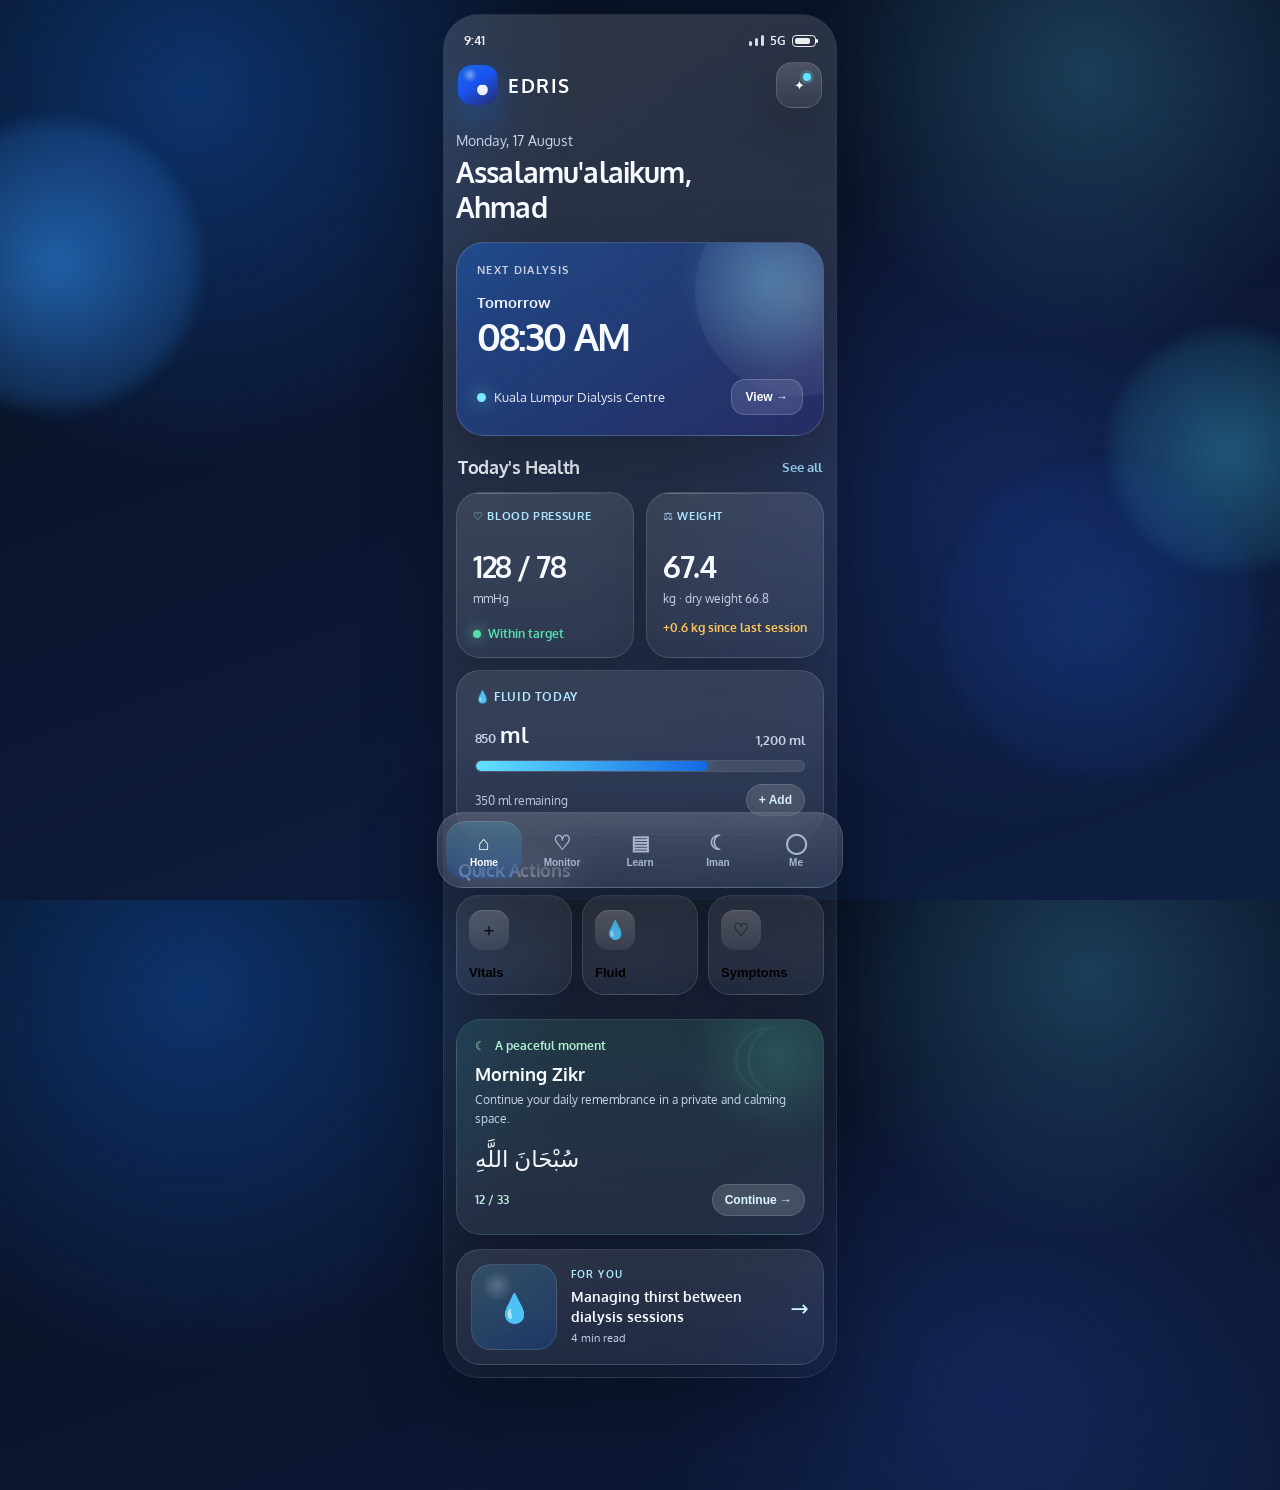
==== index.html @ 4924dabf "Initial EDRIS glass-gradient UI prototype" ====
<!doctype html>
<html lang="en">
<head>
  <meta charset="utf-8" />
  <meta name="viewport" content="width=device-width, initial-scale=1, viewport-fit=cover" />
  <meta name="theme-color" content="#1469E2" />
  <title>EDRIS — Glass UI Home</title>

  <link rel="preconnect" href="https://fonts.googleapis.com">
  <link rel="preconnect" href="https://fonts.gstatic.com" crossorigin>
  <link href="https://fonts.googleapis.com/css2?family=Oxygen:wght@300;400;700&display=swap" rel="stylesheet">

  <link rel="stylesheet" href="assets/css/styles.css">
</head>
<body>
  <div class="bg-orb orb-1"></div>
  <div class="bg-orb orb-2"></div>
  <div class="bg-orb orb-3"></div>

  <main class="shell">
    <section class="frame">
      <div class="statusbar" aria-hidden="true">
        <span>9:41</span>
        <div class="status-icons">
          <span class="signal"><i></i><i></i><i></i></span>
          <span>5G</span>
          <span class="battery"></span>
        </div>
      </div>

      <header class="topbar">
        <div class="brand" aria-label="EDRIS">
          <div class="brand-icon" aria-hidden="true"></div>
          <span>EDRIS</span>
        </div>
        <button class="icon-btn tap" id="themeBtn" aria-label="Toggle theme">
          <span>✦</span>
          <span class="badge-dot"></span>
        </button>
      </header>

      <section class="greeting">
        <small>Monday, 17 August</small>
        <h1>Assalamu'alaikum,<br>Ahmad</h1>
      </section>

      <section class="hero">
        <div class="eyebrow">NEXT DIALYSIS</div>
        <div class="day">Tomorrow</div>
        <div class="time">08:30 AM</div>
        <div class="hero-bottom">
          <div class="clinic">
            <span class="pin"></span>
            <span>Kuala Lumpur Dialysis Centre</span>
          </div>
          <button class="hero-pill tap" onclick="showToast('Opening dialysis details')">View →</button>
        </div>
      </section>

      <section>
        <div class="section-header">
          <h2>Today's Health</h2>
          <a href="#" class="link" onclick="event.preventDefault(); showToast('Opening monitoring overview')">See all</a>
        </div>

        <div class="grid">
          <article class="card glass-soft tap" role="button" tabindex="0" aria-label="Blood pressure">
            <div class="metric-label">♡ BLOOD PRESSURE</div>
            <div class="metric-value">128 / 78</div>
            <div class="metric-sub">mmHg</div>
            <div class="metric-status"><i></i>Within target</div>
          </article>

          <article class="card glass-soft tap" role="button" tabindex="0" aria-label="Weight">
            <div class="metric-label">⚖ WEIGHT</div>
            <div class="metric-value">67.4</div>
            <div class="metric-sub">kg · dry weight 66.8</div>
            <div class="trend">+0.6 kg since last session</div>
          </article>
        </div>

        <article class="fluid glass-soft">
          <div class="fluid-top">
            <div class="fluid-title">💧 FLUID TODAY</div>
          </div>
          <div class="fluid-main">
            <strong><span id="fluidCurrent">850</span> ml</strong>
            <span>1,200 ml</span>
          </div>
          <div class="progress"><div class="bar" id="fluidBar"></div></div>
          <div class="fluid-bottom" style="margin-top:12px">
            <span class="remaining" id="fluidLabel">350 ml remaining</span>
            <button class="mini-btn tap" id="addFluid">+ Add</button>
          </div>
        </article>
      </section>

      <section class="quick-wrap">
        <div class="section-header">
          <h2>Quick Actions</h2>
        </div>
        <div class="quick-grid">
          <button class="quick glass-soft tap" onclick="showToast('Vitals logging opened')">
            <div class="icon">＋</div>
            <span>Vitals</span>
          </button>
          <button class="quick glass-soft tap" onclick="document.getElementById('addFluid').click()">
            <div class="icon">💧</div>
            <span>Fluid</span>
          </button>
          <button class="quick glass-soft tap" onclick="showToast('Symptoms recording opened')">
            <div class="icon">♡</div>
            <span>Symptoms</span>
          </button>
        </div>
      </section>

      <section class="iman glass">
        <small>☾ &nbsp; A peaceful moment</small>
        <h3>Morning Zikr</h3>
        <p>Continue your daily remembrance in a private and calming space.</p>
        <div class="arabic">سُبْحَانَ اللَّهِ</div>
        <div class="iman-actions">
          <span style="font-size:12px;color:#B9EFD7;font-weight:700">12 / 33</span>
          <button class="mini-btn tap" onclick="showToast('Opening Morning Zikr')">Continue →</button>
        </div>
      </section>

      <section class="education glass-soft tap" onclick="showToast('Opening health education article')">
        <div class="edu-art">💧</div>
        <div>
          <small>FOR YOU</small>
          <h3>Managing thirst between dialysis sessions</h3>
          <p>4 min read</p>
        </div>
        <div class="arrow">→</div>
      </section>
    </section>
  </main>

  <nav class="bottom-nav" aria-label="Primary navigation">
    <button class="nav-item active tap" data-label="Home"><span class="i">⌂</span><span>Home</span></button>
    <button class="nav-item tap" data-label="Monitor"><span class="i">♡</span><span>Monitor</span></button>
    <button class="nav-item tap" data-label="Learn"><span class="i">▤</span><span>Learn</span></button>
    <button class="nav-item tap" data-label="Iman"><span class="i">☾</span><span>Iman</span></button>
    <button class="nav-item tap" data-label="Me"><span class="i">◯</span><span>Me</span></button>
  </nav>

  <div class="toast" id="toast" role="status" aria-live="polite"></div>

  <script src="assets/js/app.js"></script>
</body>
</html>
---- assets/css/styles.css ----
:root{
      --blue:#1469E2;
      --blue-2:#42B7FF;
      --navy:#262B6A;
      --cyan:#62E2FF;
      --bg:#091326;
      --bg-2:#0E1D3B;
      --glass:rgba(255,255,255,.10);
      --glass-strong:rgba(255,255,255,.16);
      --line:rgba(255,255,255,.16);
      --text:#F6FAFF;
      --muted:#C5D2E6;
      --muted-2:#95A8C8;
      --success:#54E0AE;
      --warning:#FFC45A;
      --danger:#FF7676;
      --iman:#5DD6A8;
      --shadow:0 22px 60px rgba(0,0,0,.28);
      --radius:24px;
      --blur:20px;
    }

    *{box-sizing:border-box}
    html,body{margin:0;height:100%}
    body{
      font-family:"Oxygen",system-ui,-apple-system,BlinkMacSystemFont,"Segoe UI",sans-serif;
      color:var(--text);
      background:
        radial-gradient(circle at 15% 10%, rgba(20,105,226,.38), transparent 28%),
        radial-gradient(circle at 85% 8%, rgba(98,226,255,.20), transparent 20%),
        radial-gradient(circle at 78% 55%, rgba(54,102,255,.16), transparent 30%),
        linear-gradient(160deg, #08101f 0%, #0b1630 45%, #0e1f42 100%);
      min-height:100vh;
      overflow-x:hidden;
    }

    .bg-orb{
      position:fixed;
      border-radius:50%;
      filter:blur(8px);
      pointer-events:none;
      opacity:.95;
      z-index:0;
    }

    .orb-1{
      width:290px;height:290px;left:-90px;top:120px;
      background:radial-gradient(circle, rgba(53,152,255,.55), rgba(53,152,255,0));
    }
    .orb-2{
      width:240px;height:240px;right:-70px;top:330px;
      background:radial-gradient(circle, rgba(73,229,255,.30), rgba(73,229,255,0));
    }
    .orb-3{
      width:320px;height:320px;right:20px;bottom:120px;
      background:radial-gradient(circle, rgba(41,110,255,.20), rgba(41,110,255,0));
    }

    .shell{
      position:relative;
      z-index:1;
      width:min(100%, 430px);
      min-height:100vh;
      margin:0 auto;
      padding:calc(14px + env(safe-area-inset-top)) 18px calc(112px + env(safe-area-inset-bottom));
    }

    .frame{
      position:relative;
      padding:12px;
      border-radius:36px;
      background:linear-gradient(180deg, rgba(255,255,255,.08), rgba(255,255,255,.03));
      border:1px solid rgba(255,255,255,.08);
      box-shadow:0 30px 80px rgba(0,0,0,.28);
      overflow:hidden;
      min-height:calc(100vh - 26px - env(safe-area-inset-top) - env(safe-area-inset-bottom));
    }

    .frame::before{
      content:"";
      position:absolute;inset:0;
      background:linear-gradient(140deg, rgba(255,255,255,.08), rgba(255,255,255,0));
      pointer-events:none;
    }

    .glass{
      background:linear-gradient(180deg, rgba(255,255,255,.14), rgba(255,255,255,.06));
      border:1px solid rgba(255,255,255,.14);
      box-shadow:var(--shadow);
      backdrop-filter:blur(var(--blur));
      -webkit-backdrop-filter:blur(var(--blur));
    }

    .glass-soft{
      background:linear-gradient(180deg, rgba(255,255,255,.10), rgba(255,255,255,.05));
      border:1px solid rgba(255,255,255,.12);
      backdrop-filter:blur(var(--blur));
      -webkit-backdrop-filter:blur(var(--blur));
      box-shadow:0 18px 50px rgba(0,0,0,.18);
    }

    .statusbar{
      display:flex;
      justify-content:space-between;
      align-items:center;
      padding:6px 8px 0;
      font-size:12px;
      font-weight:700;
      color:rgba(255,255,255,.92);
      margin-bottom:8px;
    }

    .status-icons{display:flex;align-items:center;gap:6px}
    .signal{display:flex;gap:3px;align-items:flex-end}
    .signal i{
      display:block;width:3px;border-radius:999px;background:currentColor;opacity:.9;
    }
    .signal i:nth-child(1){height:5px}
    .signal i:nth-child(2){height:8px}
    .signal i:nth-child(3){height:11px}
    .battery{
      width:24px;height:12px;border:1.5px solid currentColor;border-radius:4px;position:relative
    }
    .battery::before{
      content:"";position:absolute;left:2px;top:2px;width:15px;height:6px;border-radius:2px;background:currentColor;
    }
    .battery::after{
      content:"";position:absolute;right:-3px;top:3px;width:2px;height:4px;border-radius:2px;background:currentColor;
    }

    .topbar{
      display:flex;
      justify-content:space-between;
      align-items:center;
      margin-bottom:24px;
      padding:6px 2px 0;
    }

    .brand{
      display:flex;align-items:center;gap:10px;
      font-size:19px;font-weight:700;letter-spacing:.08em;
      color:white;
    }

    .brand-icon{
      width:40px;height:40px;border-radius:14px;
      background:
        radial-gradient(circle at 30% 25%, rgba(255,255,255,.42), transparent 18%),
        linear-gradient(145deg, var(--blue), #1A53F0 45%, var(--navy));
      position:relative;
      box-shadow:0 16px 32px rgba(20,105,226,.35);
      overflow:hidden;
    }

    .brand-icon::before{
      content:"";
      position:absolute;inset:9px 11px 11px 9px;
      border-radius:12px 12px 14px 14px;
      background:rgba(255,255,255,.96);
      clip-path:path("M 9 0 C 4 0 0 4 0 9 C 0 22 16 27 16 27 C 16 27 32 22 32 9 C 32 4 28 0 23 0 L 9 0 Z");
      transform:scale(.54) translate(10px,11px);
      transform-origin:center;
      opacity:.96;
    }

    .icon-btn{
      width:46px;height:46px;border-radius:16px;border:1px solid rgba(255,255,255,.14);
      background:linear-gradient(180deg, rgba(255,255,255,.16), rgba(255,255,255,.06));
      color:#fff;display:grid;place-items:center;cursor:pointer;
      box-shadow:var(--shadow);
      backdrop-filter:blur(20px);-webkit-backdrop-filter:blur(20px);
      position:relative;
    }

    .badge-dot{
      position:absolute;right:10px;top:10px;
      width:8px;height:8px;border-radius:50%;background:#64E0FF;
      box-shadow:0 0 0 3px rgba(100,224,255,.18);
    }

    .greeting small{
      display:block;
      color:var(--muted);
      font-size:14px;
      margin:0 0 6px;
    }

    .greeting h1{
      margin:0;
      font-size:28px;
      line-height:1.24;
      letter-spacing:-.03em;
    }

    .hero{
      position:relative;
      overflow:hidden;
      border-radius:28px;
      padding:20px;
      margin-top:18px;
      margin-bottom:20px;
      background:
        radial-gradient(circle at 85% 20%, rgba(98,226,255,.26), transparent 26%),
        linear-gradient(145deg, rgba(20,105,226,.42), rgba(38,43,106,.72));
      border:1px solid rgba(255,255,255,.16);
      box-shadow:0 24px 60px rgba(8,16,31,.36);
      backdrop-filter:blur(22px);
      -webkit-backdrop-filter:blur(22px);
    }

    .hero::before{
      content:"";
      position:absolute;inset:-30% auto auto 65%;
      width:210px;height:210px;border-radius:50%;
      background:radial-gradient(circle, rgba(255,255,255,.18), rgba(255,255,255,0));
      pointer-events:none;
    }

    .eyebrow{
      font-size:11px;
      font-weight:700;
      color:rgba(255,255,255,.75);
      letter-spacing:.12em;
    }

    .hero .day{
      margin-top:16px;
      font-size:15px;font-weight:700;
      color:rgba(255,255,255,.92);
    }

    .hero .time{
      margin-top:5px;
      font-size:38px;font-weight:700;letter-spacing:-.05em;line-height:1.05;
    }

    .hero-bottom{
      margin-top:22px;
      display:flex;align-items:center;justify-content:space-between;gap:12px;
    }

    .clinic{
      display:flex;align-items:center;gap:8px;
      color:rgba(255,255,255,.88);
      font-size:13px;
      min-width:0;
    }

    .clinic .pin{
      width:9px;height:9px;border-radius:50%;
      background:#7CEAFF;box-shadow:0 0 18px rgba(124,234,255,.8);
      flex:0 0 auto;
    }

    .clinic span:last-child{
      overflow:hidden;text-overflow:ellipsis;white-space:nowrap;
    }

    .hero-pill{
      border:1px solid rgba(255,255,255,.18);
      background:rgba(255,255,255,.12);
      color:white;
      border-radius:14px;
      padding:10px 14px;
      font-weight:700;
      font-size:12px;
      cursor:pointer;
      backdrop-filter:blur(14px);
      -webkit-backdrop-filter:blur(14px);
    }

    .section-header{
      display:flex;align-items:center;justify-content:space-between;
      margin:8px 2px 14px;
    }

    .section-header h2{
      margin:0;font-size:18px;letter-spacing:-.02em;
    }

    .link{
      color:#9DDDFF;text-decoration:none;font-size:13px;font-weight:700;
    }

    .grid{
      display:grid;grid-template-columns:1fr 1fr;gap:12px;
    }

    .card{
      border-radius:24px;
      padding:16px;
      position:relative;
      overflow:hidden;
    }

    .card::after{
      content:"";
      position:absolute;left:0;right:0;top:0;height:1px;
      background:linear-gradient(90deg, rgba(255,255,255,.42), rgba(255,255,255,0));
      opacity:.7;
    }

    .metric-label{
      color:#AEE8FF;
      font-size:11px;font-weight:700;letter-spacing:.06em;
      display:flex;align-items:center;gap:6px;
    }

    .metric-value{
      margin-top:24px;
      font-size:30px;font-weight:700;letter-spacing:-.05em;
    }

    .metric-sub{
      margin-top:6px;
      font-size:12px;color:var(--muted);
    }

    .metric-status{
      margin-top:20px;
      display:flex;align-items:center;gap:7px;
      color:var(--success);font-size:12px;font-weight:700;
    }

    .metric-status i{
      width:8px;height:8px;border-radius:50%;background:currentColor;
      box-shadow:0 0 14px currentColor;
    }

    .trend{
      margin-top:14px;font-size:12px;color:var(--warning);font-weight:700;
    }

    .fluid{
      margin-top:12px;
      padding:18px;
      border-radius:24px;
    }

    .fluid-top,.fluid-bottom{display:flex;justify-content:space-between;align-items:center;gap:12px}
    .fluid-title{font-size:12px;font-weight:700;color:#AEE8FF;letter-spacing:.05em}
    .fluid-main{
      margin:16px 0 12px;
      display:flex;justify-content:space-between;align-items:flex-end;
    }

    .fluid-main strong{
      font-size:22px;letter-spacing:-.03em;
    }

    .fluid-main span{
      color:var(--muted);font-size:13px;font-weight:700;
    }

    .progress{
      height:12px;border-radius:999px;overflow:hidden;
      background:rgba(255,255,255,.10);
      border:1px solid rgba(255,255,255,.06);
    }
    .bar{
      height:100%;width:70.83%;
      border-radius:inherit;
      background:linear-gradient(90deg, var(--cyan), var(--blue));
      box-shadow:0 0 24px rgba(98,226,255,.4);
      transition:width .35s ease;
    }

    .remaining{font-size:12px;color:var(--muted)}
    .mini-btn{
      border:1px solid rgba(255,255,255,.15);
      background:rgba(255,255,255,.12);
      color:#DDF6FF;border-radius:999px;
      padding:8px 12px;
      font-size:12px;font-weight:700;
      cursor:pointer;
      backdrop-filter:blur(12px);
      -webkit-backdrop-filter:blur(12px);
    }

    .quick-wrap{margin-top:24px}
    .quick-grid{
      display:grid;grid-template-columns:repeat(3,1fr);gap:10px;
    }
    .quick{
      min-height:100px;
      border-radius:22px;
      padding:14px 12px;
      display:flex;flex-direction:column;justify-content:space-between;
      cursor:pointer;
      transition:.18s ease;
    }
    .quick:active,.tap:active{transform:scale(.985)}
    .quick .icon{
      width:40px;height:40px;border-radius:14px;
      display:grid;place-items:center;
      background:linear-gradient(180deg, rgba(255,255,255,.22), rgba(255,255,255,.08));
      font-size:18px;
      box-shadow:inset 0 1px 0 rgba(255,255,255,.16);
    }
    .quick span{font-size:13px;font-weight:700}

    .iman{
      margin-top:24px;
      border-radius:25px;
      padding:18px;
      background:
        radial-gradient(circle at 88% 16%, rgba(93,214,168,.18), transparent 24%),
        linear-gradient(180deg, rgba(93,214,168,.12), rgba(255,255,255,.06));
      border:1px solid rgba(112,233,186,.15);
      position:relative;
      overflow:hidden;
    }

    .iman::before{
      content:"☾";
      position:absolute;right:14px;top:-8px;
      font-size:92px;color:rgba(93,214,168,.07);line-height:1;
    }

    .iman small{display:block;color:#AFF0D0;font-size:12px;font-weight:700}
    .iman h3{margin:10px 0 6px;font-size:18px}
    .iman p{margin:0;color:var(--muted);font-size:12px;line-height:1.55}
    .arabic{
      margin-top:14px;
      font-size:23px;
      color:#fff;
      opacity:.95;
    }
    .iman-actions{
      display:flex;justify-content:space-between;align-items:center;gap:10px;margin-top:12px;
    }

    .education{
      margin-top:14px;
      display:grid;grid-template-columns:86px 1fr auto;gap:14px;align-items:center;
      padding:14px;
      border-radius:24px;
    }
    .edu-art{
      height:86px;border-radius:20px;
      background:
        radial-gradient(circle at 30% 25%, rgba(255,255,255,.22), transparent 18%),
        linear-gradient(145deg, rgba(98,226,255,.16), rgba(20,105,226,.22));
      border:1px solid rgba(255,255,255,.1);
      display:grid;place-items:center;
      font-size:28px;
      color:#CFF7FF;
    }
    .education small{display:block;color:#AEE8FF;font-size:10px;font-weight:700;letter-spacing:.11em}
    .education h3{margin:7px 0 5px;font-size:14px;line-height:1.42}
    .education p{margin:0;font-size:11px;color:var(--muted)}
    .arrow{font-size:22px;color:#CFF7FF}

    .bottom-nav{
      position:fixed;
      left:50%;bottom:calc(12px + env(safe-area-inset-bottom));
      transform:translateX(-50%);
      width:min(calc(100% - 24px), 406px);
      display:grid;grid-template-columns:repeat(5,1fr);
      gap:2px;
      padding:8px;
      border-radius:26px;
      z-index:30;
      box-shadow:0 26px 70px rgba(0,0,0,.34);
      background:linear-gradient(180deg, rgba(255,255,255,.16), rgba(255,255,255,.08));
      border:1px solid rgba(255,255,255,.14);
      backdrop-filter:blur(22px);
      -webkit-backdrop-filter:blur(22px);
    }

    .nav-item{
      border:0;background:transparent;color:#A8B7D0;
      min-height:58px;border-radius:20px;
      display:flex;flex-direction:column;justify-content:center;align-items:center;gap:4px;
      font-size:10px;font-weight:700;cursor:pointer;
    }
    .nav-item .i{font-size:20px;line-height:1}
    .nav-item.active{
      color:white;
      background:linear-gradient(180deg, rgba(98,226,255,.18), rgba(20,105,226,.24));
      box-shadow:inset 0 1px 0 rgba(255,255,255,.14);
    }

    .toast{
      position:fixed;
      left:50%;
      top:calc(18px + env(safe-area-inset-top));
      transform:translate(-50%,-20px);
      opacity:0;
      pointer-events:none;
      z-index:100;
      padding:12px 16px;
      border-radius:14px;
      color:white;
      font-size:12px;font-weight:700;
      background:linear-gradient(180deg, rgba(255,255,255,.18), rgba(255,255,255,.08));
      border:1px solid rgba(255,255,255,.15);
      box-shadow:0 20px 48px rgba(0,0,0,.28);
      backdrop-filter:blur(20px);
      -webkit-backdrop-filter:blur(20px);
      transition:.24s ease;
    }
    .toast.show{opacity:1;transform:translate(-50%,0)}

    @media (max-width:370px){
      .shell{padding-left:12px;padding-right:12px}
      .grid{grid-template-columns:1fr}
      .quick-grid{grid-template-columns:1fr 1fr}
      .education{grid-template-columns:76px 1fr auto}
      .edu-art{height:76px}
      .hero .time{font-size:34px}
    }
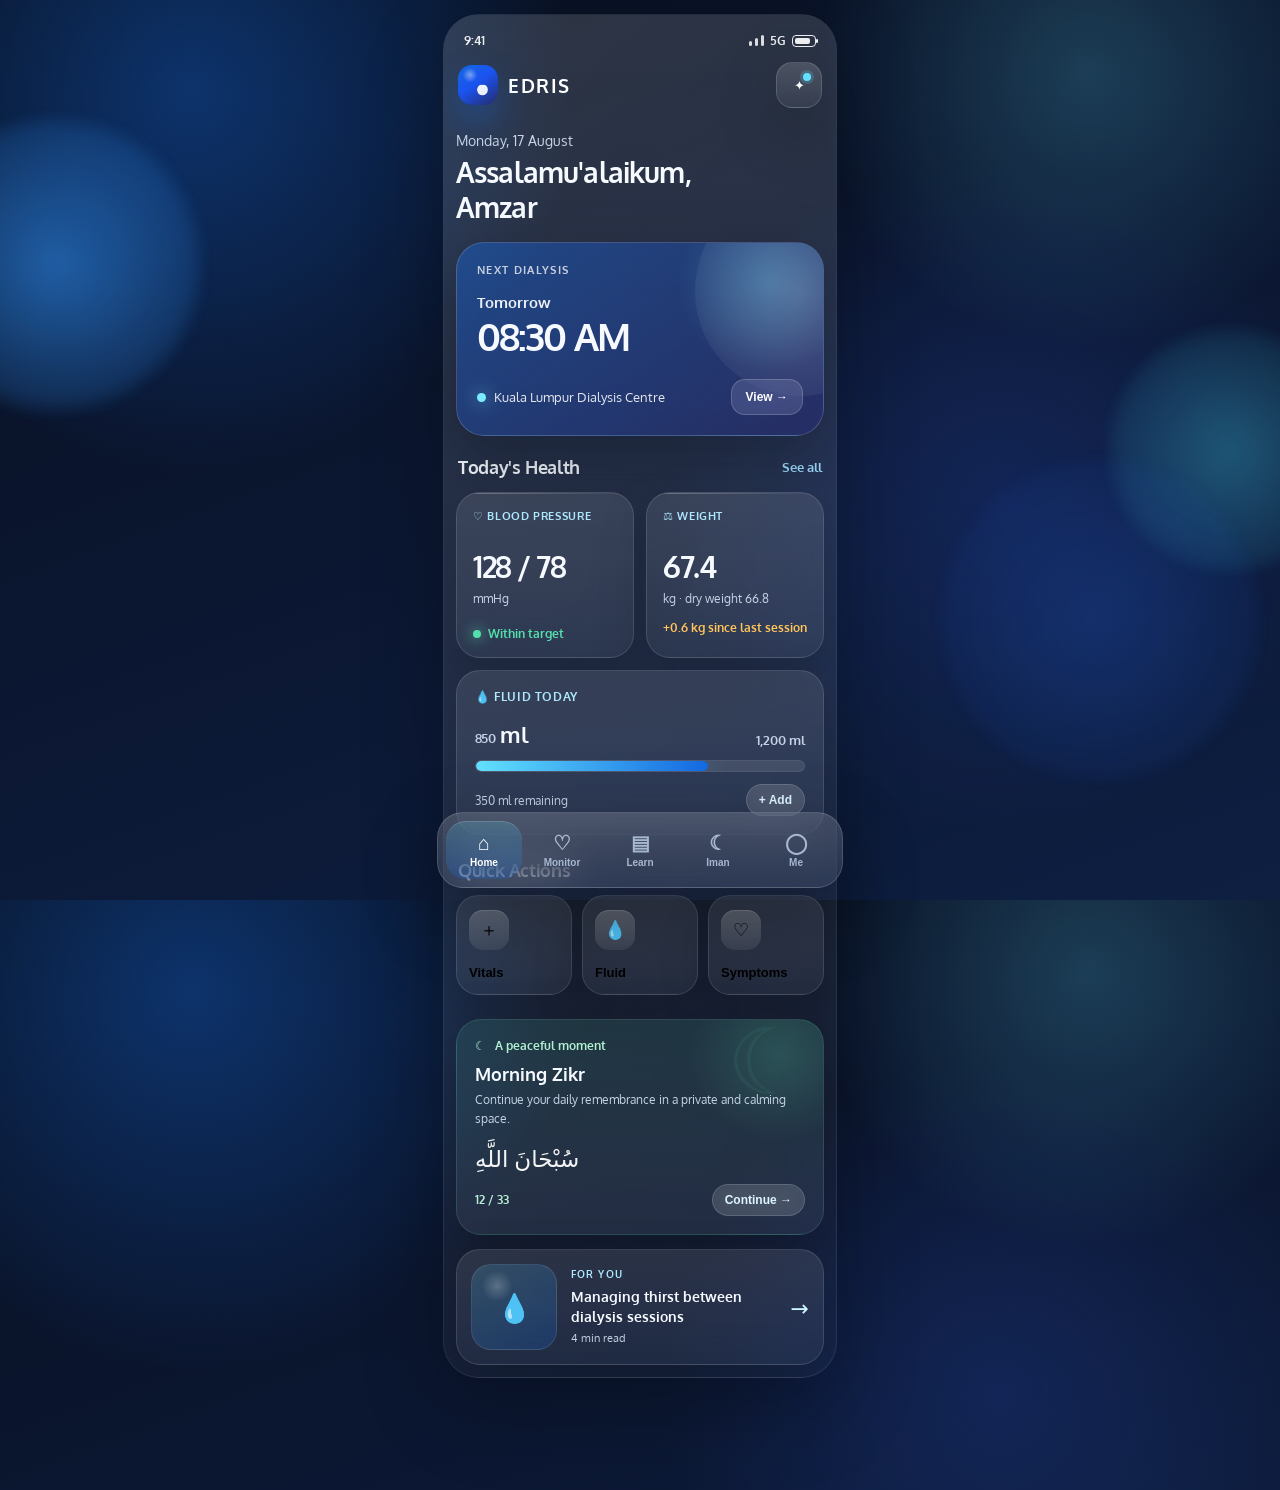
==== commit 02c982d8: "Update index.html" ====
--- a/index.html
+++ b/index.html
@@ -41,7 +41,7 @@
 
       <section class="greeting">
         <small>Monday, 17 August</small>
-        <h1>Assalamu'alaikum,<br>Ahmad</h1>
+        <h1>Assalamu'alaikum,<br>Amzar</h1>
       </section>
 
       <section class="hero">
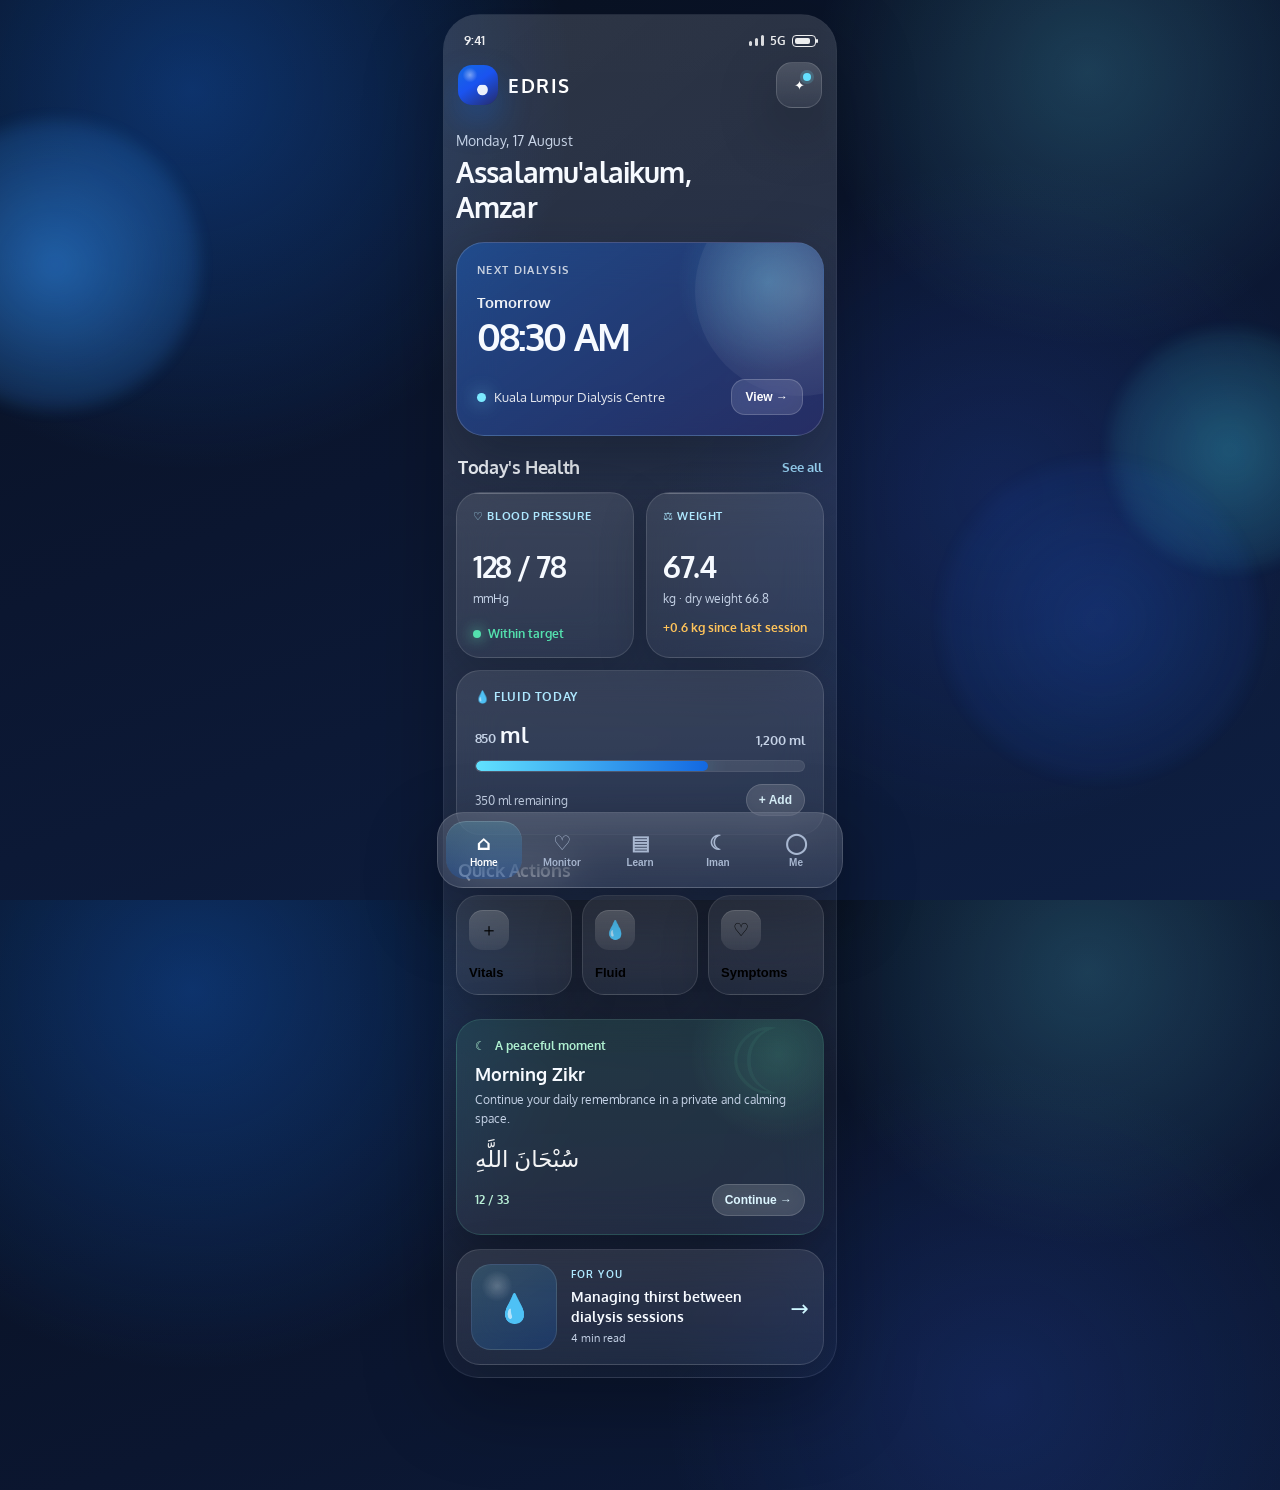
==== commit 1ca594ba: "Add files via upload" ====
--- a/index.html
+++ b/index.html
@@ -9,7 +9,6 @@
   <link rel="preconnect" href="https://fonts.googleapis.com">
   <link rel="preconnect" href="https://fonts.gstatic.com" crossorigin>
   <link href="https://fonts.googleapis.com/css2?family=Oxygen:wght@300;400;700&display=swap" rel="stylesheet">
-
   <link rel="stylesheet" href="assets/css/styles.css">
 </head>
 <body>
@@ -27,7 +26,6 @@
           <span class="battery"></span>
         </div>
       </div>
-
       <header class="topbar">
         <div class="brand" aria-label="EDRIS">
           <div class="brand-icon" aria-hidden="true"></div>
@@ -60,18 +58,18 @@
       <section>
         <div class="section-header">
           <h2>Today's Health</h2>
-          <a href="#" class="link" onclick="event.preventDefault(); showToast('Opening monitoring overview')">See all</a>
+          <a href="monitor.html" class="link">See all</a>
         </div>
 
         <div class="grid">
-          <article class="card glass-soft tap" role="button" tabindex="0" aria-label="Blood pressure">
+          <article class="card glass-soft tap" role="button" tabindex="0" aria-label="Blood pressure" onclick="location.href='monitor.html'">
             <div class="metric-label">♡ BLOOD PRESSURE</div>
             <div class="metric-value">128 / 78</div>
             <div class="metric-sub">mmHg</div>
             <div class="metric-status"><i></i>Within target</div>
           </article>
 
-          <article class="card glass-soft tap" role="button" tabindex="0" aria-label="Weight">
+          <article class="card glass-soft tap" role="button" tabindex="0" aria-label="Weight" onclick="location.href='monitor.html'">
             <div class="metric-label">⚖ WEIGHT</div>
             <div class="metric-value">67.4</div>
             <div class="metric-sub">kg · dry weight 66.8</div>
@@ -80,9 +78,7 @@
         </div>
 
         <article class="fluid glass-soft">
-          <div class="fluid-top">
-            <div class="fluid-title">💧 FLUID TODAY</div>
-          </div>
+          <div class="fluid-top"><div class="fluid-title">💧 FLUID TODAY</div></div>
           <div class="fluid-main">
             <strong><span id="fluidCurrent">850</span> ml</strong>
             <span>1,200 ml</span>
@@ -96,21 +92,16 @@
       </section>
 
       <section class="quick-wrap">
-        <div class="section-header">
-          <h2>Quick Actions</h2>
-        </div>
+        <div class="section-header"><h2>Quick Actions</h2></div>
         <div class="quick-grid">
-          <button class="quick glass-soft tap" onclick="showToast('Vitals logging opened')">
-            <div class="icon">＋</div>
-            <span>Vitals</span>
+          <button class="quick glass-soft tap" onclick="location.href='monitor.html'">
+            <div class="icon">＋</div><span>Vitals</span>
           </button>
           <button class="quick glass-soft tap" onclick="document.getElementById('addFluid').click()">
-            <div class="icon">💧</div>
-            <span>Fluid</span>
+            <div class="icon">💧</div><span>Fluid</span>
           </button>
           <button class="quick glass-soft tap" onclick="showToast('Symptoms recording opened')">
-            <div class="icon">♡</div>
-            <span>Symptoms</span>
+            <div class="icon">♡</div><span>Symptoms</span>
           </button>
         </div>
       </section>
@@ -139,15 +130,14 @@
   </main>
 
   <nav class="bottom-nav" aria-label="Primary navigation">
-    <button class="nav-item active tap" data-label="Home"><span class="i">⌂</span><span>Home</span></button>
-    <button class="nav-item tap" data-label="Monitor"><span class="i">♡</span><span>Monitor</span></button>
+    <a class="nav-item active tap" href="index.html" style="text-decoration:none"><span class="i">⌂</span><span>Home</span></a>
+    <a class="nav-item tap" href="monitor.html" style="text-decoration:none"><span class="i">♡</span><span>Monitor</span></a>
     <button class="nav-item tap" data-label="Learn"><span class="i">▤</span><span>Learn</span></button>
     <button class="nav-item tap" data-label="Iman"><span class="i">☾</span><span>Iman</span></button>
     <button class="nav-item tap" data-label="Me"><span class="i">◯</span><span>Me</span></button>
   </nav>
 
   <div class="toast" id="toast" role="status" aria-live="polite"></div>
-
   <script src="assets/js/app.js"></script>
 </body>
 </html>
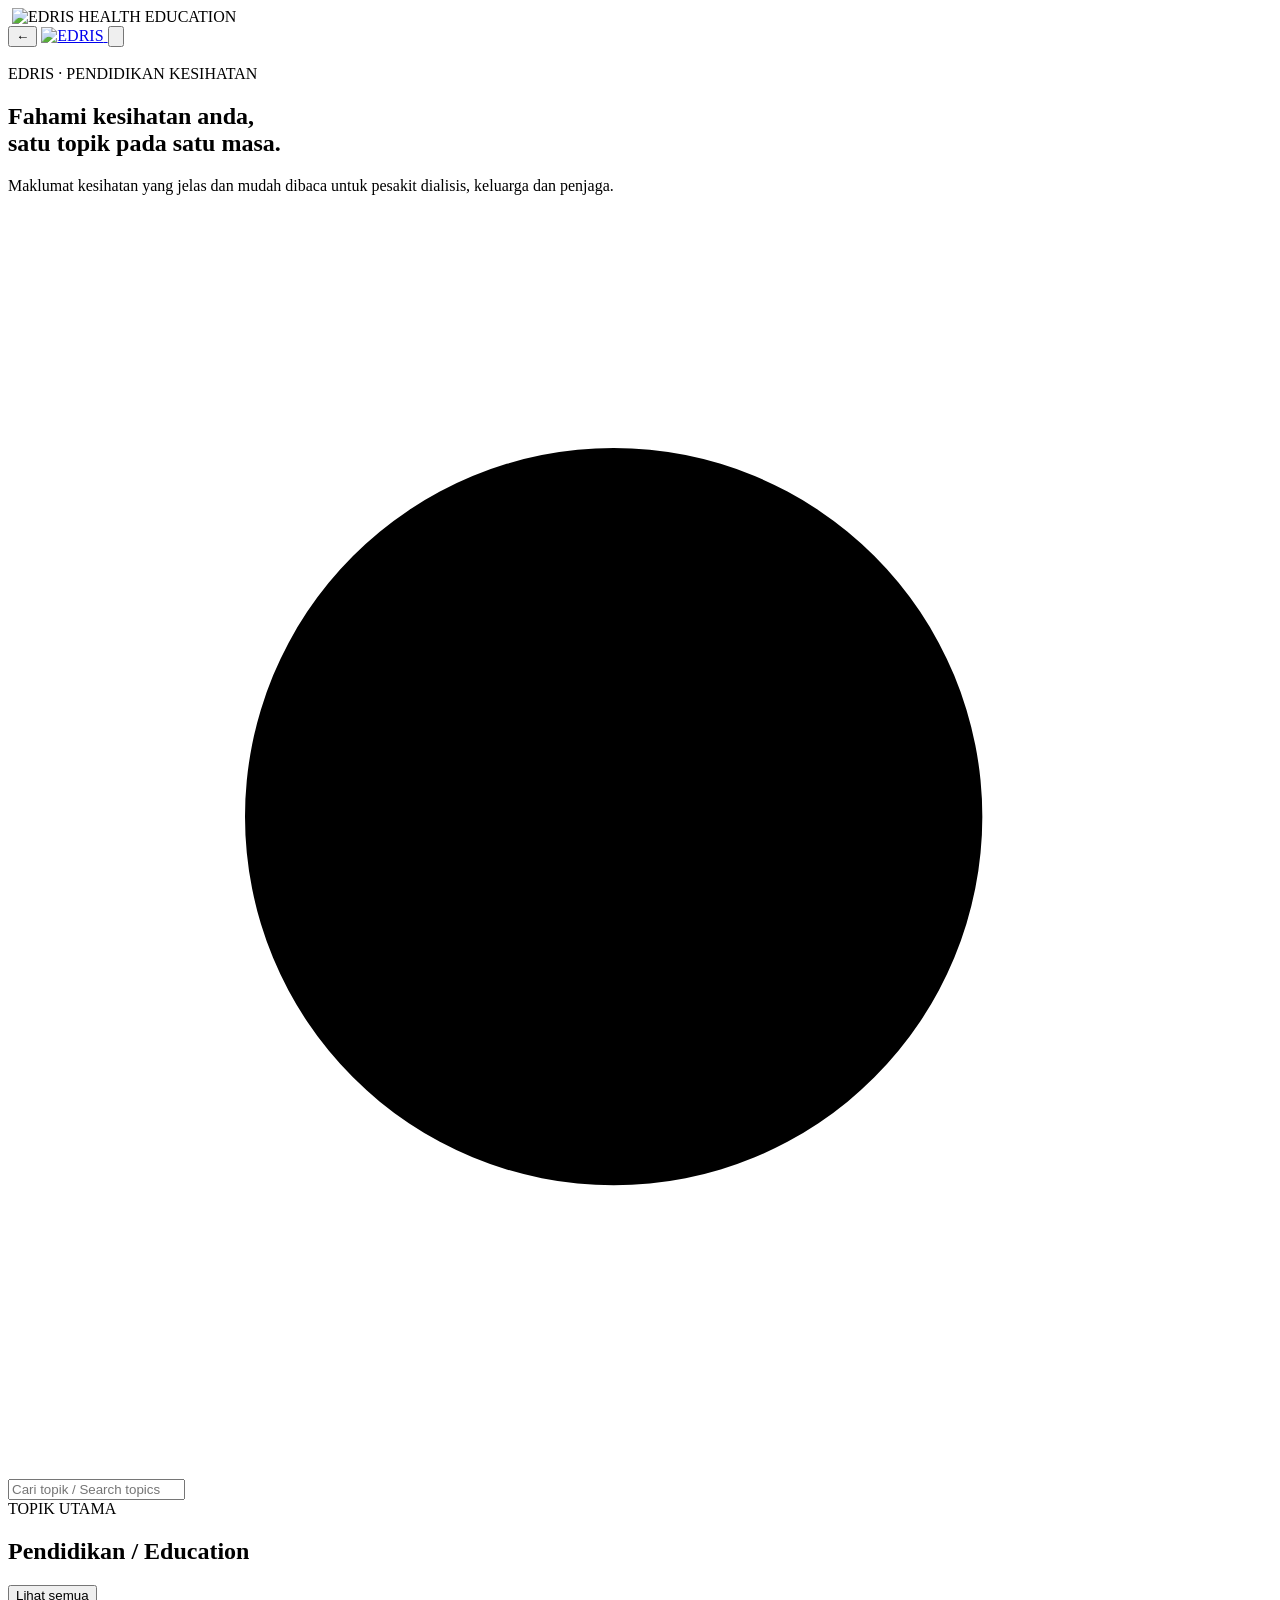
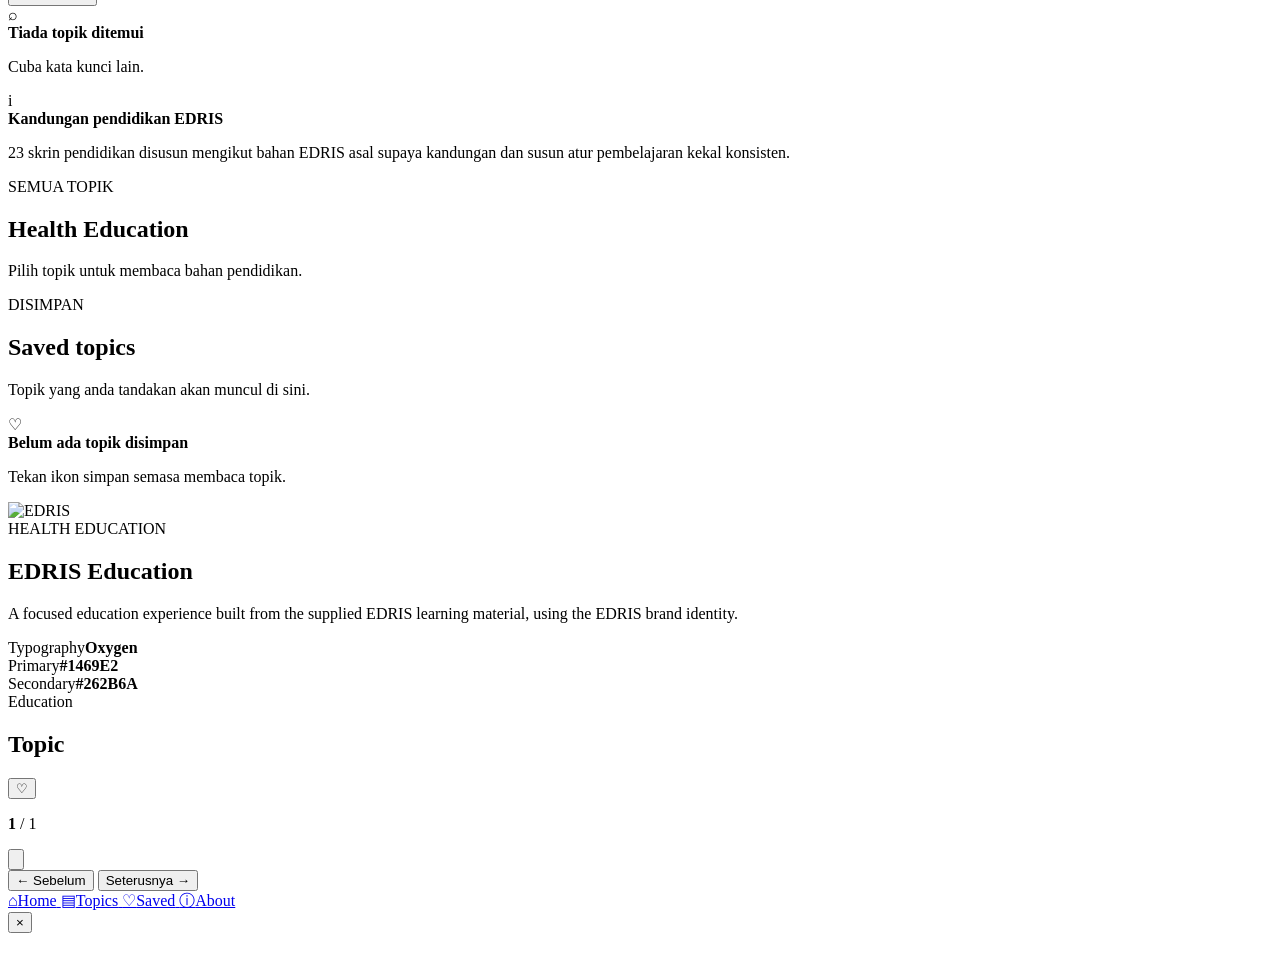
==== commit 9c1a144b: "Add files via upload" ====
--- a/index.html
+++ b/index.html
@@ -1,143 +1,180 @@
 <!doctype html>
-<html lang="en">
+<html lang="ms">
 <head>
-  <meta charset="utf-8" />
-  <meta name="viewport" content="width=device-width, initial-scale=1, viewport-fit=cover" />
-  <meta name="theme-color" content="#1469E2" />
-  <title>EDRIS — Glass UI Home</title>
-
+  <meta charset="utf-8">
+  <meta name="viewport" content="width=device-width, initial-scale=1, viewport-fit=cover">
+  <meta name="theme-color" content="#1469E2">
+  <meta name="description" content="EDRIS Health Education - Pendidikan Kesihatan untuk pesakit dialisis dan keluarga.">
+  <title>EDRIS Education</title>
   <link rel="preconnect" href="https://fonts.googleapis.com">
   <link rel="preconnect" href="https://fonts.gstatic.com" crossorigin>
   <link href="https://fonts.googleapis.com/css2?family=Oxygen:wght@300;400;700&display=swap" rel="stylesheet">
-  <link rel="stylesheet" href="assets/css/styles.css">
+  <link rel="manifest" href="manifest.webmanifest">
+  <link rel="stylesheet" href="assets/css/app.css">
+  <link rel="stylesheet" href="assets/css/brand.css">
 </head>
 <body>
-  <div class="bg-orb orb-1"></div>
-  <div class="bg-orb orb-2"></div>
-  <div class="bg-orb orb-3"></div>
+  <div id="brandSplash" class="brand-splash" aria-hidden="true">
+    <div class="brand-splash__glow brand-splash__glow--one"></div>
+    <div class="brand-splash__glow brand-splash__glow--two"></div>
+    <div class="brand-splash__content">
+      <img class="brand-splash__icon" src="assets/brand/app-icon.png" alt="">
+      <img class="brand-splash__logo" src="assets/brand/edris-logo-white.png" alt="EDRIS">
+      <span>HEALTH EDUCATION</span>
+    </div>
+  </div>
 
-  <main class="shell">
-    <section class="frame">
-      <div class="statusbar" aria-hidden="true">
-        <span>9:41</span>
-        <div class="status-icons">
-          <span class="signal"><i></i><i></i><i></i></span>
-          <span>5G</span>
-          <span class="battery"></span>
+  <div id="app" class="app-shell">
+    <header class="brand-header">
+      <div class="brand-header__inner">
+        <button id="readerBack" class="icon-button back-button is-hidden" aria-label="Kembali">←</button>
+        <a class="brand-lockup" href="#home" aria-label="EDRIS Education home">
+          <img src="assets/brand/edris-logo-white.png" alt="EDRIS">
+        </a>
+        <button id="headerSearchButton" class="icon-button" aria-label="Cari topik">
+          <svg viewBox="0 0 24 24" aria-hidden="true"><path d="m21 21-4.5-4.5m2-5A7 7 0 1 1 4.5 11.5a7 7 0 0 1 14 0Z"/></svg>
+        </button>
+      </div>
+    </header>
+
+    <main id="homeView" class="view">
+      <section class="hero">
+        <div class="hero__brand-mark" aria-hidden="true">
+          <img src="assets/brand/app-icon.png" alt="">
         </div>
-      </div>
-      <header class="topbar">
-        <div class="brand" aria-label="EDRIS">
-          <div class="brand-icon" aria-hidden="true"></div>
-          <span>EDRIS</span>
-        </div>
-        <button class="icon-btn tap" id="themeBtn" aria-label="Toggle theme">
-          <span>✦</span>
-          <span class="badge-dot"></span>
-        </button>
-      </header>
+        <div class="hero__eyebrow">EDRIS · PENDIDIKAN KESIHATAN</div>
+        <h1>Fahami kesihatan anda,<br><span>satu topik pada satu masa.</span></h1>
+        <p>Maklumat kesihatan yang jelas dan mudah dibaca untuk pesakit dialisis, keluarga dan penjaga.</p>
 
-      <section class="greeting">
-        <small>Monday, 17 August</small>
-        <h1>Assalamu'alaikum,<br>Amzar</h1>
+        <label class="search-box">
+          <svg viewBox="0 0 24 24" aria-hidden="true"><path d="m21 21-4.5-4.5m2-5A7 7 0 1 1 4.5 11.5a7 7 0 0 1 14 0Z"/></svg>
+          <input id="searchInput" type="search" placeholder="Cari topik / Search topics" autocomplete="off">
+        </label>
       </section>
 
-      <section class="hero">
-        <div class="eyebrow">NEXT DIALYSIS</div>
-        <div class="day">Tomorrow</div>
-        <div class="time">08:30 AM</div>
-        <div class="hero-bottom">
-          <div class="clinic">
-            <span class="pin"></span>
-            <span>Kuala Lumpur Dialysis Centre</span>
+      <section class="section">
+        <div class="section-heading">
+          <div>
+            <span>TOPIK UTAMA</span>
+            <h2>Pendidikan / Education</h2>
           </div>
-          <button class="hero-pill tap" onclick="showToast('Opening dialysis details')">View →</button>
+          <button id="showAllButton" class="text-button">Lihat semua</button>
+        </div>
+
+        <div id="categoryList" class="category-list"></div>
+        <div id="emptySearch" class="empty-state is-hidden">
+          <div class="empty-state__icon">⌕</div>
+          <strong>Tiada topik ditemui</strong>
+          <p>Cuba kata kunci lain.</p>
         </div>
       </section>
 
-      <section>
-        <div class="section-header">
-          <h2>Today's Health</h2>
-          <a href="monitor.html" class="link">See all</a>
+      <section class="source-note">
+        <div class="source-note__icon">i</div>
+        <div>
+          <strong>Kandungan pendidikan EDRIS</strong>
+          <p>23 skrin pendidikan disusun mengikut bahan EDRIS asal supaya kandungan dan susun atur pembelajaran kekal konsisten.</p>
         </div>
+      </section>
+    </main>
 
-        <div class="grid">
-          <article class="card glass-soft tap" role="button" tabindex="0" aria-label="Blood pressure" onclick="location.href='monitor.html'">
-            <div class="metric-label">♡ BLOOD PRESSURE</div>
-            <div class="metric-value">128 / 78</div>
-            <div class="metric-sub">mmHg</div>
-            <div class="metric-status"><i></i>Within target</div>
-          </article>
+    <main id="topicsView" class="view is-hidden">
+      <section class="simple-page-heading">
+        <span>SEMUA TOPIK</span>
+        <h1>Health Education</h1>
+        <p>Pilih topik untuk membaca bahan pendidikan.</p>
+      </section>
+      <div id="topicsGrid" class="topics-grid"></div>
+    </main>
 
-          <article class="card glass-soft tap" role="button" tabindex="0" aria-label="Weight" onclick="location.href='monitor.html'">
-            <div class="metric-label">⚖ WEIGHT</div>
-            <div class="metric-value">67.4</div>
-            <div class="metric-sub">kg · dry weight 66.8</div>
-            <div class="trend">+0.6 kg since last session</div>
-          </article>
+    <main id="savedView" class="view is-hidden">
+      <section class="simple-page-heading">
+        <span>DISIMPAN</span>
+        <h1>Saved topics</h1>
+        <p>Topik yang anda tandakan akan muncul di sini.</p>
+      </section>
+      <div id="savedList" class="saved-list"></div>
+      <div id="savedEmpty" class="empty-state">
+        <div class="empty-state__icon">♡</div>
+        <strong>Belum ada topik disimpan</strong>
+        <p>Tekan ikon simpan semasa membaca topik.</p>
+      </div>
+    </main>
+
+    <main id="aboutView" class="view is-hidden">
+      <section class="about-card">
+        <div class="about-card__logo"><img src="assets/brand/edris-logo-white.png" alt="EDRIS"></div>
+        <div class="about-card__content">
+          <span>HEALTH EDUCATION</span>
+          <h1>EDRIS Education</h1>
+          <p>A focused education experience built from the supplied EDRIS learning material, using the EDRIS brand identity.</p>
+          <div class="brand-swatches">
+            <i style="--swatch:#1469E2" title="#1469E2"></i>
+            <i style="--swatch:#262B6A" title="#262B6A"></i>
+            <i style="--swatch:#000000" title="#000000"></i>
+            <i style="--swatch:#FFFFFF" title="#FFFFFF"></i>
+          </div>
+          <div class="brand-spec">
+            <div><span>Typography</span><strong>Oxygen</strong></div>
+            <div><span>Primary</span><strong>#1469E2</strong></div>
+            <div><span>Secondary</span><strong>#262B6A</strong></div>
+          </div>
         </div>
+      </section>
+    </main>
 
-        <article class="fluid glass-soft">
-          <div class="fluid-top"><div class="fluid-title">💧 FLUID TODAY</div></div>
-          <div class="fluid-main">
-            <strong><span id="fluidCurrent">850</span> ml</strong>
-            <span>1,200 ml</span>
-          </div>
-          <div class="progress"><div class="bar" id="fluidBar"></div></div>
-          <div class="fluid-bottom" style="margin-top:12px">
-            <span class="remaining" id="fluidLabel">350 ml remaining</span>
-            <button class="mini-btn tap" id="addFluid">+ Add</button>
-          </div>
-        </article>
+    <main id="readerView" class="reader-view is-hidden">
+      <section class="reader-toolbar">
+        <div class="reader-toolbar__text">
+          <span id="readerCategoryEn">Education</span>
+          <h1 id="readerTitle">Topic</h1>
+        </div>
+        <button id="saveTopicButton" class="save-button" aria-label="Simpan topik">
+          <span id="saveIcon">♡</span>
+        </button>
       </section>
 
-      <section class="quick-wrap">
-        <div class="section-header"><h2>Quick Actions</h2></div>
-        <div class="quick-grid">
-          <button class="quick glass-soft tap" onclick="location.href='monitor.html'">
-            <div class="icon">＋</div><span>Vitals</span>
-          </button>
-          <button class="quick glass-soft tap" onclick="document.getElementById('addFluid').click()">
-            <div class="icon">💧</div><span>Fluid</span>
-          </button>
-          <button class="quick glass-soft tap" onclick="showToast('Symptoms recording opened')">
-            <div class="icon">♡</div><span>Symptoms</span>
-          </button>
-        </div>
+      <section class="reader-progress">
+        <div><span id="readerProgressBar"></span></div>
+        <p><strong id="readerCurrent">1</strong> / <span id="readerTotal">1</span></p>
       </section>
 
-      <section class="iman glass">
-        <small>☾ &nbsp; A peaceful moment</small>
-        <h3>Morning Zikr</h3>
-        <p>Continue your daily remembrance in a private and calming space.</p>
-        <div class="arabic">سُبْحَانَ اللَّهِ</div>
-        <div class="iman-actions">
-          <span style="font-size:12px;color:#B9EFD7;font-weight:700">12 / 33</span>
-          <button class="mini-btn tap" onclick="showToast('Opening Morning Zikr')">Continue →</button>
-        </div>
+      <section id="pageStage" class="page-stage">
+        <button id="zoomButton" class="education-page" aria-label="Besarkan halaman">
+          <img id="readerImage" src="" alt="">
+        </button>
       </section>
 
-      <section class="education glass-soft tap" onclick="showToast('Opening health education article')">
-        <div class="edu-art">💧</div>
-        <div>
-          <small>FOR YOU</small>
-          <h3>Managing thirst between dialysis sessions</h3>
-          <p>4 min read</p>
-        </div>
-        <div class="arrow">→</div>
+      <section class="reader-controls">
+        <button id="previousPage" class="reader-control">← <span>Sebelum</span></button>
+        <button id="nextPage" class="reader-control reader-control--primary"><span>Seterusnya</span> →</button>
       </section>
-    </section>
-  </main>
+    </main>
 
-  <nav class="bottom-nav" aria-label="Primary navigation">
-    <a class="nav-item active tap" href="index.html" style="text-decoration:none"><span class="i">⌂</span><span>Home</span></a>
-    <a class="nav-item tap" href="monitor.html" style="text-decoration:none"><span class="i">♡</span><span>Monitor</span></a>
-    <button class="nav-item tap" data-label="Learn"><span class="i">▤</span><span>Learn</span></button>
-    <button class="nav-item tap" data-label="Iman"><span class="i">☾</span><span>Iman</span></button>
-    <button class="nav-item tap" data-label="Me"><span class="i">◯</span><span>Me</span></button>
-  </nav>
+    <nav id="bottomNav" class="bottom-nav" aria-label="Navigasi utama">
+      <a href="#home" class="nav-item active" data-view="home">
+        <span class="nav-icon">⌂</span><span>Home</span>
+      </a>
+      <a href="#topics" class="nav-item" data-view="topics">
+        <span class="nav-icon">▤</span><span>Topics</span>
+      </a>
+      <a href="#saved" class="nav-item" data-view="saved">
+        <span class="nav-icon">♡</span><span>Saved</span>
+      </a>
+      <a href="#about" class="nav-item" data-view="about">
+        <span class="nav-icon">ⓘ</span><span>About</span>
+      </a>
+    </nav>
 
-  <div class="toast" id="toast" role="status" aria-live="polite"></div>
+    <div id="zoomOverlay" class="zoom-overlay is-hidden" role="dialog" aria-modal="true">
+      <button id="closeZoom" class="zoom-overlay__close" aria-label="Tutup">×</button>
+      <div class="zoom-overlay__scroll">
+        <img id="zoomImage" alt="">
+      </div>
+    </div>
+
+    <div id="toast" class="toast" role="status" aria-live="polite"></div>
+  </div>
   <script src="assets/js/app.js"></script>
 </body>
 </html>
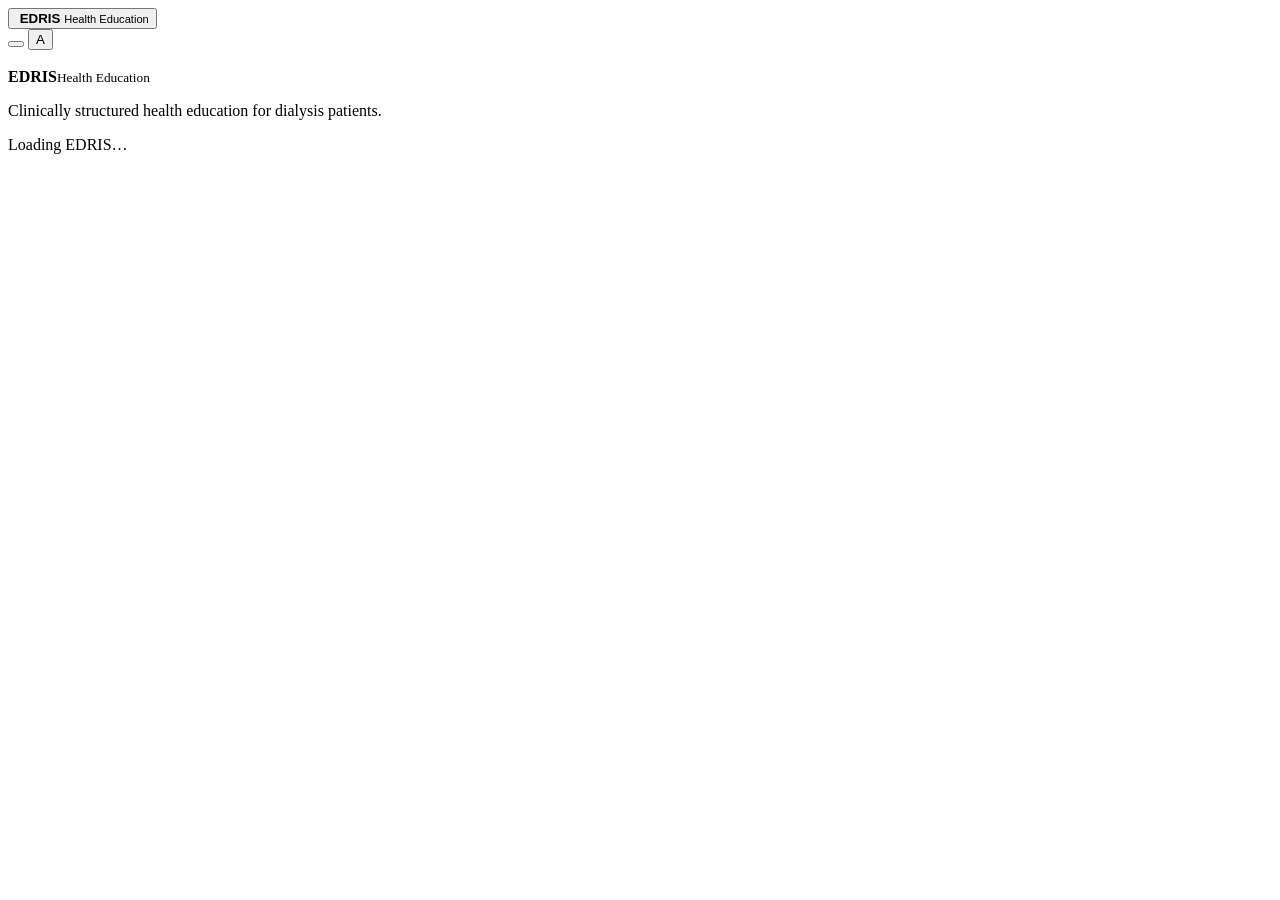
==== commit 82b580cc: "Add files via upload" ====
--- a/index.html
+++ b/index.html
@@ -1,180 +1,92 @@
 <!doctype html>
 <html lang="ms">
 <head>
-  <meta charset="utf-8">
-  <meta name="viewport" content="width=device-width, initial-scale=1, viewport-fit=cover">
-  <meta name="theme-color" content="#1469E2">
-  <meta name="description" content="EDRIS Health Education - Pendidikan Kesihatan untuk pesakit dialisis dan keluarga.">
-  <title>EDRIS Education</title>
-  <link rel="preconnect" href="https://fonts.googleapis.com">
-  <link rel="preconnect" href="https://fonts.gstatic.com" crossorigin>
-  <link href="https://fonts.googleapis.com/css2?family=Oxygen:wght@300;400;700&display=swap" rel="stylesheet">
-  <link rel="manifest" href="manifest.webmanifest">
-  <link rel="stylesheet" href="assets/css/app.css">
-  <link rel="stylesheet" href="assets/css/brand.css">
+  <meta charset="utf-8" />
+  <meta name="viewport" content="width=device-width,initial-scale=1,viewport-fit=cover" />
+  <meta name="theme-color" content="#1469E2" />
+  <meta name="description" content="EDRIS Health Education - dialysis and kidney health education." />
+  <meta name="apple-mobile-web-app-capable" content="yes" />
+  <meta name="apple-mobile-web-app-status-bar-style" content="default" />
+  <meta name="apple-mobile-web-app-title" content="EDRIS" />
+  <title>EDRIS Health Education</title>
+
+  <link rel="manifest" href="manifest.webmanifest" />
+  <link rel="apple-touch-icon" href="assets/icons/apple-touch-icon.png" />
+
+  <link rel="preconnect" href="https://fonts.googleapis.com" />
+  <link rel="preconnect" href="https://fonts.gstatic.com" crossorigin />
+  <link href="https://fonts.googleapis.com/css2?family=Noto+Sans+Arabic:wght@400;600;700&family=Oxygen:wght@300;400;700&display=swap" rel="stylesheet" />
+
+  <link rel="stylesheet" href="assets/css/app.css" />
 </head>
 <body>
-  <div id="brandSplash" class="brand-splash" aria-hidden="true">
-    <div class="brand-splash__glow brand-splash__glow--one"></div>
-    <div class="brand-splash__glow brand-splash__glow--two"></div>
-    <div class="brand-splash__content">
-      <img class="brand-splash__icon" src="assets/brand/app-icon.png" alt="">
-      <img class="brand-splash__logo" src="assets/brand/edris-logo-white.png" alt="EDRIS">
-      <span>HEALTH EDUCATION</span>
-    </div>
-  </div>
+  <div class="ambient ambient-a" aria-hidden="true"></div>
+  <div class="ambient ambient-b" aria-hidden="true"></div>
 
-  <div id="app" class="app-shell">
-    <header class="brand-header">
-      <div class="brand-header__inner">
-        <button id="readerBack" class="icon-button back-button is-hidden" aria-label="Kembali">←</button>
-        <a class="brand-lockup" href="#home" aria-label="EDRIS Education home">
-          <img src="assets/brand/edris-logo-white.png" alt="EDRIS">
-        </a>
-        <button id="headerSearchButton" class="icon-button" aria-label="Cari topik">
-          <svg viewBox="0 0 24 24" aria-hidden="true"><path d="m21 21-4.5-4.5m2-5A7 7 0 1 1 4.5 11.5a7 7 0 0 1 14 0Z"/></svg>
+  <div class="app-shell">
+    <header class="app-header" id="appHeader">
+      <button class="brand-button" id="brandButton" aria-label="EDRIS home">
+        <img src="assets/icons/icon-192.png" alt="" class="brand-mark" />
+        <span class="brand-copy">
+          <strong>EDRIS</strong>
+          <small>Health Education</small>
+        </span>
+      </button>
+
+      <div class="header-actions">
+        <button class="icon-button" id="searchButton" aria-label="Search">
+          <span data-icon="search"></span>
+        </button>
+        <button class="profile-button" id="profileButton" aria-label="Open settings">
+          <span>A</span>
         </button>
       </div>
     </header>
 
-    <main id="homeView" class="view">
-      <section class="hero">
-        <div class="hero__brand-mark" aria-hidden="true">
-          <img src="assets/brand/app-icon.png" alt="">
-        </div>
-        <div class="hero__eyebrow">EDRIS · PENDIDIKAN KESIHATAN</div>
-        <h1>Fahami kesihatan anda,<br><span>satu topik pada satu masa.</span></h1>
-        <p>Maklumat kesihatan yang jelas dan mudah dibaca untuk pesakit dialisis, keluarga dan penjaga.</p>
+    <aside class="desktop-rail" aria-label="Primary navigation">
+      <div class="rail-brand">
+        <img src="assets/icons/icon-192.png" alt="" />
+        <div><strong>EDRIS</strong><small>Health Education</small></div>
+      </div>
+      <nav class="rail-nav" id="railNav"></nav>
+      <div class="rail-note">
+        <span data-icon="shield"></span>
+        <p>Clinically structured health education for dialysis patients.</p>
+      </div>
+    </aside>
 
-        <label class="search-box">
-          <svg viewBox="0 0 24 24" aria-hidden="true"><path d="m21 21-4.5-4.5m2-5A7 7 0 1 1 4.5 11.5a7 7 0 0 1 14 0Z"/></svg>
-          <input id="searchInput" type="search" placeholder="Cari topik / Search topics" autocomplete="off">
-        </label>
-      </section>
-
-      <section class="section">
-        <div class="section-heading">
-          <div>
-            <span>TOPIK UTAMA</span>
-            <h2>Pendidikan / Education</h2>
-          </div>
-          <button id="showAllButton" class="text-button">Lihat semua</button>
-        </div>
-
-        <div id="categoryList" class="category-list"></div>
-        <div id="emptySearch" class="empty-state is-hidden">
-          <div class="empty-state__icon">⌕</div>
-          <strong>Tiada topik ditemui</strong>
-          <p>Cuba kata kunci lain.</p>
-        </div>
-      </section>
-
-      <section class="source-note">
-        <div class="source-note__icon">i</div>
-        <div>
-          <strong>Kandungan pendidikan EDRIS</strong>
-          <p>23 skrin pendidikan disusun mengikut bahan EDRIS asal supaya kandungan dan susun atur pembelajaran kekal konsisten.</p>
-        </div>
-      </section>
-    </main>
-
-    <main id="topicsView" class="view is-hidden">
-      <section class="simple-page-heading">
-        <span>SEMUA TOPIK</span>
-        <h1>Health Education</h1>
-        <p>Pilih topik untuk membaca bahan pendidikan.</p>
-      </section>
-      <div id="topicsGrid" class="topics-grid"></div>
-    </main>
-
-    <main id="savedView" class="view is-hidden">
-      <section class="simple-page-heading">
-        <span>DISIMPAN</span>
-        <h1>Saved topics</h1>
-        <p>Topik yang anda tandakan akan muncul di sini.</p>
-      </section>
-      <div id="savedList" class="saved-list"></div>
-      <div id="savedEmpty" class="empty-state">
-        <div class="empty-state__icon">♡</div>
-        <strong>Belum ada topik disimpan</strong>
-        <p>Tekan ikon simpan semasa membaca topik.</p>
+    <main id="app" class="app-main" tabindex="-1">
+      <div class="initial-loader" aria-live="polite">
+        <div class="loader-mark"></div>
+        <span>Loading EDRIS…</span>
       </div>
     </main>
 
-    <main id="aboutView" class="view is-hidden">
-      <section class="about-card">
-        <div class="about-card__logo"><img src="assets/brand/edris-logo-white.png" alt="EDRIS"></div>
-        <div class="about-card__content">
-          <span>HEALTH EDUCATION</span>
-          <h1>EDRIS Education</h1>
-          <p>A focused education experience built from the supplied EDRIS learning material, using the EDRIS brand identity.</p>
-          <div class="brand-swatches">
-            <i style="--swatch:#1469E2" title="#1469E2"></i>
-            <i style="--swatch:#262B6A" title="#262B6A"></i>
-            <i style="--swatch:#000000" title="#000000"></i>
-            <i style="--swatch:#FFFFFF" title="#FFFFFF"></i>
-          </div>
-          <div class="brand-spec">
-            <div><span>Typography</span><strong>Oxygen</strong></div>
-            <div><span>Primary</span><strong>#1469E2</strong></div>
-            <div><span>Secondary</span><strong>#262B6A</strong></div>
-          </div>
-        </div>
-      </section>
-    </main>
+    <nav class="bottom-nav" id="bottomNav" aria-label="Primary navigation"></nav>
+  </div>
 
-    <main id="readerView" class="reader-view is-hidden">
-      <section class="reader-toolbar">
-        <div class="reader-toolbar__text">
-          <span id="readerCategoryEn">Education</span>
-          <h1 id="readerTitle">Topic</h1>
-        </div>
-        <button id="saveTopicButton" class="save-button" aria-label="Simpan topik">
-          <span id="saveIcon">♡</span>
+  <dialog class="search-dialog" id="searchDialog">
+    <div class="search-sheet">
+      <div class="search-sheet-head">
+        <button class="icon-button back" id="closeSearch" aria-label="Close search">
+          <span data-icon="arrow-left"></span>
         </button>
-      </section>
-
-      <section class="reader-progress">
-        <div><span id="readerProgressBar"></span></div>
-        <p><strong id="readerCurrent">1</strong> / <span id="readerTotal">1</span></p>
-      </section>
-
-      <section id="pageStage" class="page-stage">
-        <button id="zoomButton" class="education-page" aria-label="Besarkan halaman">
-          <img id="readerImage" src="" alt="">
-        </button>
-      </section>
-
-      <section class="reader-controls">
-        <button id="previousPage" class="reader-control">← <span>Sebelum</span></button>
-        <button id="nextPage" class="reader-control reader-control--primary"><span>Seterusnya</span> →</button>
-      </section>
-    </main>
-
-    <nav id="bottomNav" class="bottom-nav" aria-label="Navigasi utama">
-      <a href="#home" class="nav-item active" data-view="home">
-        <span class="nav-icon">⌂</span><span>Home</span>
-      </a>
-      <a href="#topics" class="nav-item" data-view="topics">
-        <span class="nav-icon">▤</span><span>Topics</span>
-      </a>
-      <a href="#saved" class="nav-item" data-view="saved">
-        <span class="nav-icon">♡</span><span>Saved</span>
-      </a>
-      <a href="#about" class="nav-item" data-view="about">
-        <span class="nav-icon">ⓘ</span><span>About</span>
-      </a>
-    </nav>
-
-    <div id="zoomOverlay" class="zoom-overlay is-hidden" role="dialog" aria-modal="true">
-      <button id="closeZoom" class="zoom-overlay__close" aria-label="Tutup">×</button>
-      <div class="zoom-overlay__scroll">
-        <img id="zoomImage" alt="">
+        <label class="search-field">
+          <span data-icon="search"></span>
+          <input id="globalSearchInput" type="search" autocomplete="off" placeholder="Cari topik kesihatan..." />
+          <button type="button" id="clearSearch" class="clear-search" aria-label="Clear search">×</button>
+        </label>
+      </div>
+      <div class="search-results-wrap">
+        <p class="search-helper">Search in Bahasa Melayu or English.</p>
+        <div id="searchResults"></div>
       </div>
     </div>
+  </dialog>
 
-    <div id="toast" class="toast" role="status" aria-live="polite"></div>
-  </div>
+  <div class="toast" id="toast" role="status" aria-live="polite"></div>
+
+  <script src="assets/js/content.js"></script>
   <script src="assets/js/app.js"></script>
 </body>
 </html>
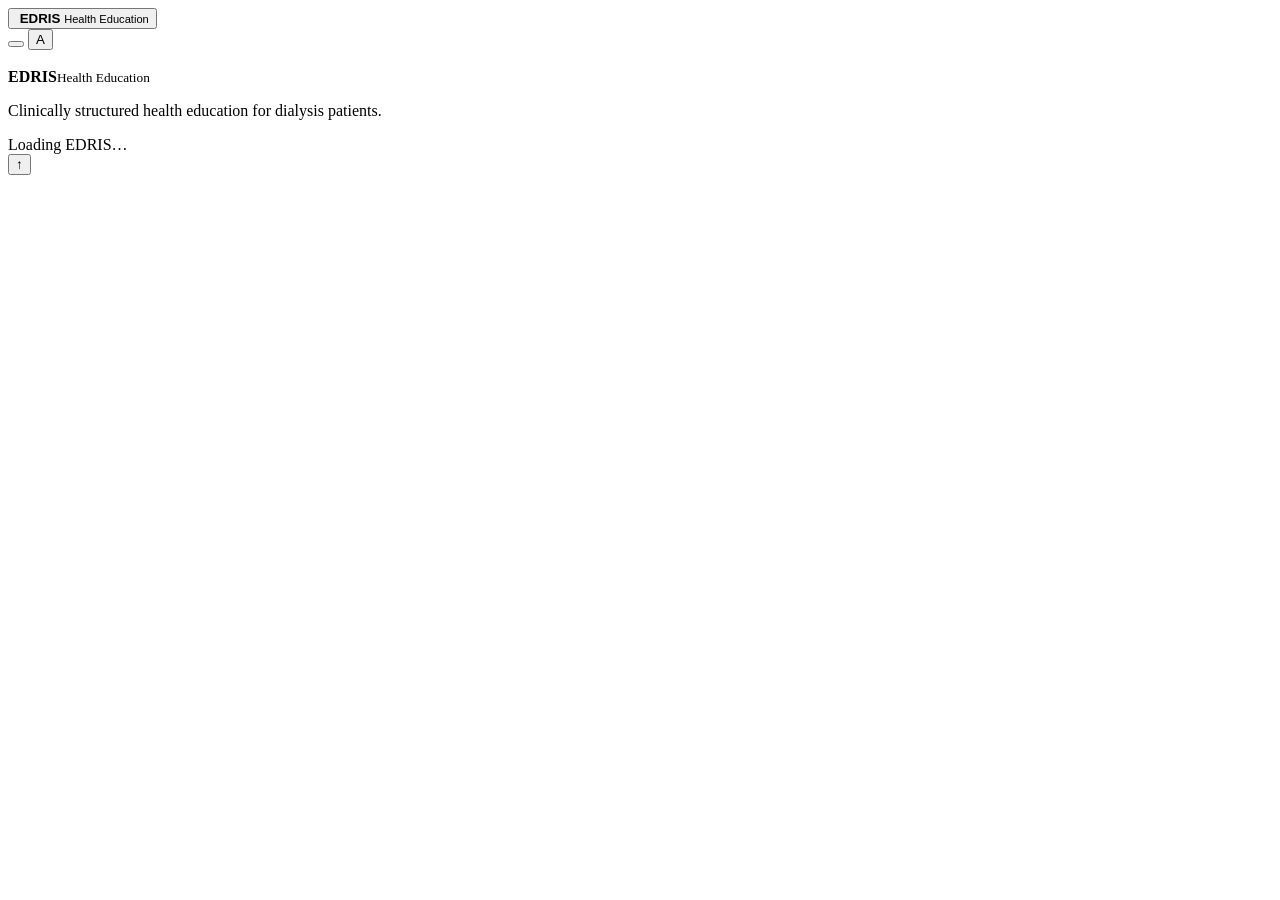
==== commit b1f6e019: "Add files via upload" ====
--- a/index.html
+++ b/index.html
@@ -84,6 +84,30 @@
     </div>
   </dialog>
 
+
+  <dialog class="action-dialog" id="actionDialog">
+    <div class="action-sheet" role="document">
+      <div class="action-sheet-handle" aria-hidden="true"></div>
+      <div class="action-sheet-head">
+        <div>
+          <small id="actionDialogKicker">EDRIS</small>
+          <h2 id="actionDialogTitle">Action</h2>
+        </div>
+        <button class="icon-button" id="closeActionDialog" aria-label="Close">
+          <span aria-hidden="true">×</span>
+        </button>
+      </div>
+      <div id="actionDialogBody" class="action-dialog-body"></div>
+      <div id="actionDialogActions" class="action-dialog-actions"></div>
+    </div>
+  </dialog>
+
+  <button class="back-to-top" id="backToTop" aria-label="Back to top">
+    <span aria-hidden="true">↑</span>
+  </button>
+
+  <div class="network-indicator" id="networkIndicator" role="status" aria-live="polite"></div>
+
   <div class="toast" id="toast" role="status" aria-live="polite"></div>
 
   <script src="assets/js/content.js"></script>
